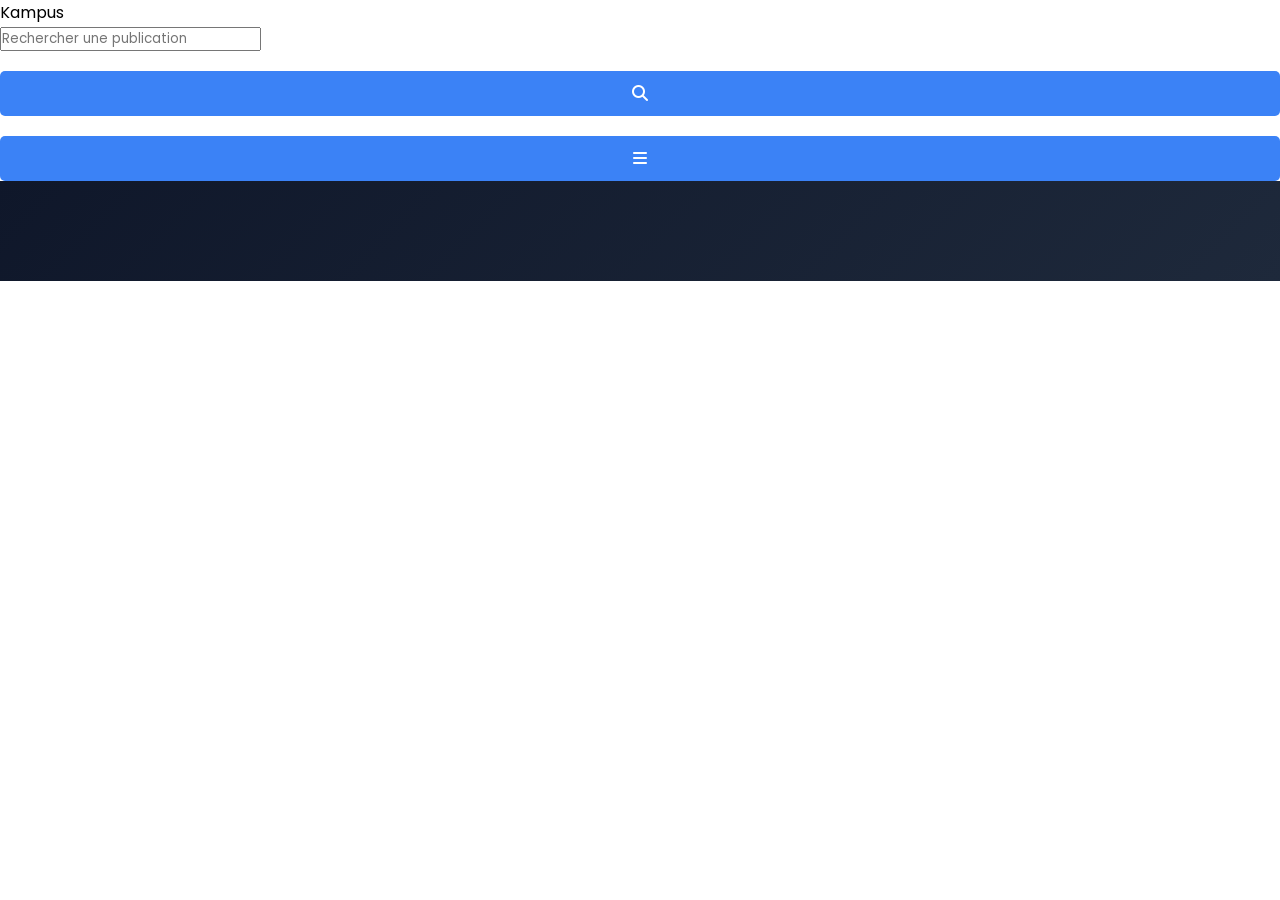
==== temp.html @ a72de547 "Début de la création du fil d'actualité dans temp.html" ====
<!DOCTYPE html> 
<html lang="fr">
    <head>
        <title>Kampus - Le Réseau Social pour Etudiants</title>
        <link rel="stylesheet" href="style.css">
        <script src="script.js" defer></script>
        <meta charset="utf-8"/>
        <!-- Polices -->
        <link rel="preconnect" href="https://fonts.googleapis.com">
        <link rel="preconnect" href="https://fonts.gstatic.com" crossorigin>
        <link href="https://fonts.googleapis.com/css2?family=Poppins:wght@300;400;600;700&family=Roboto:wght@300;400;500&display=swap" rel="stylesheet">
        <!-- Icônes -->
        <link rel="stylesheet" href="https://cdnjs.cloudflare.com/ajax/libs/font-awesome/6.4.0/css/all.min.css">
    </head>
    <body>
        <!-- Fils d'acualité -->
        <section id="fil_actualite"> 
            <div class = "baniere">
                <p>Kampus</p>
                <div class="contenaire_recherche">
                    <input type="text" placeholder="Rechercher une publication" id="barre_recherche">
                    <button id="btn_recherche" title="lancer la recherche"><i class="fa-solid fa-magnifying-glass"></i> </button>
                    <button id="btn_filtre_burger" title="Choisir un filtre"><i class="fa-solid fa-bars"></i></button>
                </div>
            </div>
            <div class="gauche">
                

            </div>
        </section>
    </body>
</html>
---- style.css ----
*
{
    margin : 0;
    padding : 0;
    box-sizing : border-box;
    font-family : 'Poppins', sans-serif;
    scroll-behavior : smooth;
}

html, body 
{
    height : 100%;
}

#page_accueil 
{
    display : flex;
    height : 100vh;
}

.gauche, .droite 
{
    flex : 1;
    display : flex;
    flex-direction : column;
    justify-content : center;
}

.gauche 
{
    background : linear-gradient(135deg, #0f172a, #1e293b);
    color : #f8f9fa;
    text-align : center;
    padding : 50px;
}

.droite 
{
    background : #f9fafb;
    padding : 50px;
}
/* Styles pour les lignes décoratives */
.ligne_claire
{
    width : 80px;
    height : 4px;   
    margin : 0 auto;
    margin-top : 10px;
    margin-bottom : 10px;
    border-radius : 2px;
    background : #3b82f6
}
.ligne_foncee
{
    width : 80px;
    height : 4px;   
    margin : 0 auto;
    margin-top : 10px;
    margin-bottom : 10px;
    border-radius : 2px;
    background : #1e40af;
}
/* Formulaire */

.formulaire_conteneur 
{
    width : 400px;
    margin : 0 auto;
    background : white;
    padding : 40px;
    border-radius : 20px;
    box-shadow : 0 10px 25px rgba(0, 0, 0, 0.1);
}
form
{
    display: none ;
    width: 100% ;
    flex-direction : column;
}
form.active
{
    display : flex;
}
form h1
{
    margin-bottom : 15px;
    font-size : 1.5rem;
    color : #1e293b;
    text-align : center;
}
label
{
    font-weight : bold;
    font-size : 14px;
    margin-bottom : 2px
}
.champs
{
    padding : 8px;
    border : 1px solid #ccc;
    border-radius : 5px;
    width : 100%;
    box-sizing : border-box;
    margin-top : 0px;
    margin-bottom : 10px;
}
#nom_prenom_conteneur
{
    display : flex;
    gap : 15px;
    width : 100%;
}
.groupe_champs
{
    flex : 1;
}
input[type="checkbox"]
{
    accent-color : #3b82f6;
}
#checkbox_conteneur
{
    display : flex;
    align-items : center;
    margin-top : 15px;
    gap : 10px;
}
#checkbox_conteneur label
{
    font-weight : normal;
    font-size : 14px;
    margin : 0;
}
#checkbox_conteneur input
{
    width : auto;
}
/* Edition de la photo de profil */
.photo_profil_conteneur
{
    display : flex;
    justify-content : center;
    margin : 5px 0 15px 0;
}
.photo_profil_prevu
{
    position : relative;
    width : 100px;
    height : 100px;
    border-radius : 50%;
    overflow : hidden;
    border : 3px solid #3b82f6;
    background : #e5e7eb;
}
.photo_profil_prevu img
{
    width : 100%;
    height : 100%;
    object-fit : cover;
}
.overlay_edition
{
    position : absolute;
    top : 0;
    left : 0;
    width : 100%;
    height : 100%;
    color : white;
    background : rgba(0, 0, 0, 0.5);
    display : flex;
    justify-content : center;
    align-items : center;
    font-size : 20px;
    cursor : pointer;
    opacity : 0;
    transition : opacity 0.3s ease; /* Animation de fondu */
}
.photo_profil_prevu:hover .overlay_edition
{
    opacity : 1; /* Affiche l'overlay au survol */
}
/* Boutons */
button
{
    background-color : #3b82f6;
    color : white;
    padding : 10px 20px;
    border : none;
    border-radius : 5px;
    cursor : pointer;
    font-family : 'Poppins', sans-serif;
    font-size : 16px;
    font-weight : bold;
    margin-top : 20px;
    width : 100%;
}
/* Bouton Switch */
.switch 
{
    display : flex;
    position:  relative; 
    background : #f3f4f6;
    padding : 4px;
    border-radius : 12px;
    margin-bottom : 10px;
    height : 50px;
    z-index : 1;
}

.switch button
{
    flex : 1;
    position : relative;
    z-index : 2;
    background : transparent; 
    color : #6b7280;
    border : none;
    margin : 0;
    cursor : pointer;
    transition : color 0.3s ease;
}

.switch button.active
{
    background : transparent;
    color : white;
}
/* Slider pour l'effet visuel du switch */
.slider 
{
    position : absolute;
    top : 4px;
    left : 4px;
    width : calc(50% - 4px); 
    height : calc(100% - 8px);
    background : #3b82f6;
    border-radius : 10px;
    transition : transform 0.3s cubic-bezier(0.4, 0, 0.2, 1);
    z-index : 1;
}
.switch.signup-active .slider 
{
    transform : translateX(100%);
}
.pop_up
{
    display : none;
    position : fixed;
    z-index : 1000;
    left : 0;
    top : 0;
    width : 100%;
    height : 100%;
    background : rgba(0, 0, 0, 0.5);
    backdrop-filter : blur(8px);
    justify-content : center;
    align-items : center;
}
.pop_up_contenu
{
    background-color : white;
    padding : 30px;
    border-radius : 15px;
    width : 90%;
    max-width : 400px;
    box-shadow : 0 10px 25px rgba(0,0,0,0.2);
    position : relative;
    animation : apparition 0.3s ease-out;
}
.pop_up_contenu h2
{
    text-align: center;
    margin-bottom : 5px;
}
.pop_up_contenu li
{
    margin-left: 20px;
}
.pop_up.active
{
    display : flex;
}
.pop_up.fond_disparition
{
    animation : fond_disparition 0.3s ease-out forwards;
}
.pop_up_contenu.en_fermeture
{
    animation : disparition 0.3s ease-out forwards;
}
/* Animations ouverture POP-UP */
@keyframes apparition 
{
    from 
    {
        opacity : 0;
        transform: scale(0.8);
    }
    to 
    {
        opacity : 1;
        transform: scale(1);
    }
}
/* Animations fermture POP-UP */
@keyframes fond_disparition 
{
    from 
    {
        background : rgba(0, 0, 0, 0.5); 
        backdrop-filter : blur(8px); 
    }       
    to 
    {
        background : rgba(0, 0, 0, 0); 
        backdrop-filter : blur(0px);    
    }
}
@keyframes disparition 
{
    from 
    {
        opacity : 1;
        transform: scale(1);
    }
    to 
    {
        opacity : 0;
        transform: scale(0.8);
    }
}
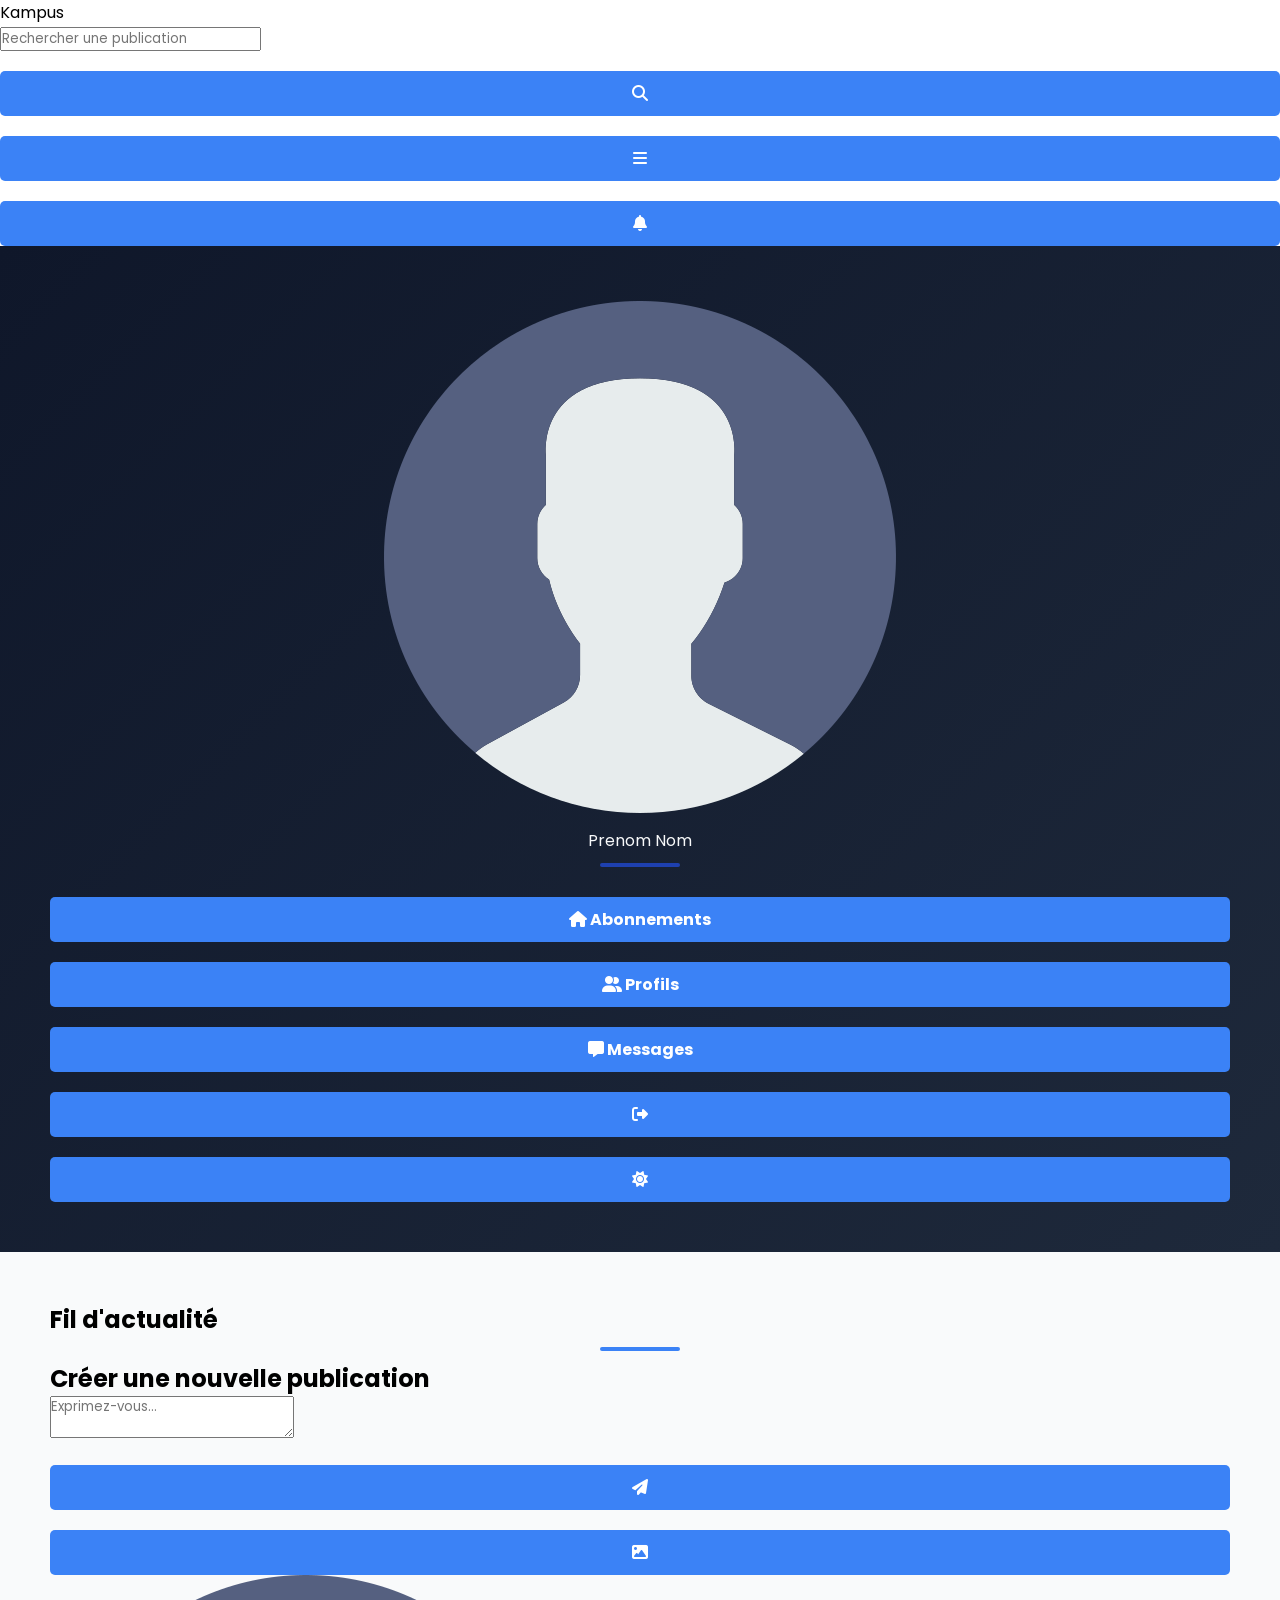
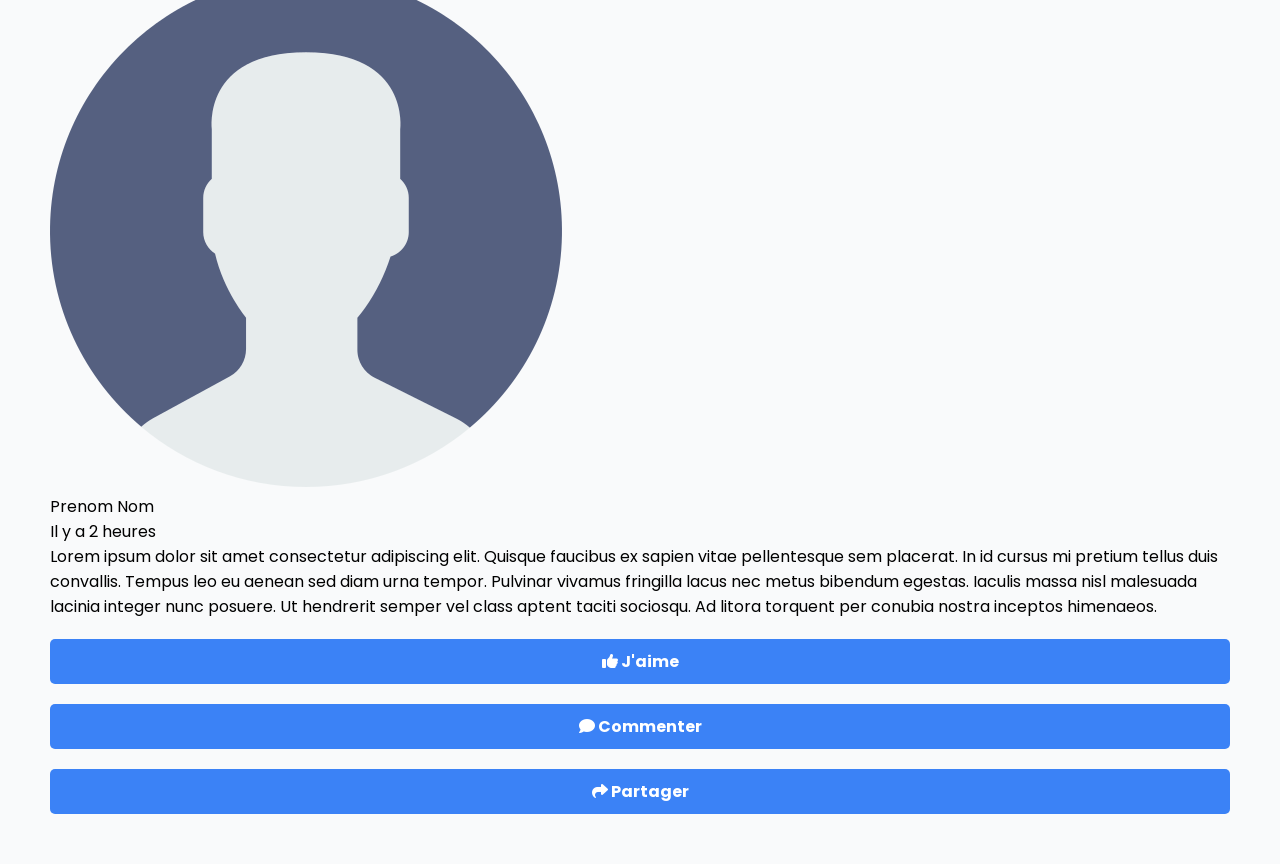
==== commit 7309fd4b: "Ajout des styles pour le fil d'actualité et mise à jour de la structure HTML avec le formulaire de p" ====
--- a/temp.html
+++ b/temp.html
@@ -21,12 +21,55 @@
                     <input type="text" placeholder="Rechercher une publication" id="barre_recherche">
                     <button id="btn_recherche" title="lancer la recherche"><i class="fa-solid fa-magnifying-glass"></i> </button>
                     <button id="btn_filtre_burger" title="Choisir un filtre"><i class="fa-solid fa-bars"></i></button>
+                    <button id="btn_notifications" title="Notifications"><i class="fa-solid fa-bell"></i></button>
                 </div>
             </div>
             <div class="gauche">
-                
+                <div class="photo_profil_conteneur">
+                    <img src="data/utilisateur.png" id="photo_profil_apercu" alt="Photo de profil"> <!-- Photo de profil à modifier en fonction de l'utilisateur -->
+                </div>
+                <div id="nom-prenom">Prenom Nom</div>   <!-- Nom et prénom à modifier en fonction de l'utilisateur -->
+                <div class="ligne_foncee"></div>
+                <div class="menu_lateral">
+                    <button class="btn_menu"><i class="fa-solid fa-house"></i> Abonnements</button>
+                    <button class="btn_menu"><i class="fa-solid fa-user-group"></i> Profils</button>
+                    <button class="btn_menu"><i class="fa-solid fa-message"></i> Messages</button>
+                    <button class="btn_icon" id="btn_deconnexion"><i class="fa-solid fa-right-from-bracket"></i> </button>
+                    <button class="btn_icon" id="btn_themes"><i class="fa-solid fa-solid fa-sun"></i></button>
+                </div>
+            </div>
+            <div class="droite">
+                <h1>Fil d'actualité</h1>
+                <div class="ligne_claire"></div>
+                <!-- Formulaire de publication -->
+                <div class="carte_publication">
+                    <h2>Créer une nouvelle publication</h2>
+                    <div class="publication_formulaire">
+                        <textarea placeholder="Exprimez-vous..." id="publication_texte"></textarea>
+                        <button class="btn_publication"id="btn_publier"><i class="fa-solid fa-paper-plane"></i> </button>
+                        <button class="btn_publication" id="btn_ajouter_image"><i class="fa-solid fa-image"></i> </button>
+                    </div>
+                </div>
+                    <div class="carte_publication">
+                        <div class="entete_publication">
+                            <img src="data/utilisateur.png" alt="Photo de profil" class="publication_photo_profil"> <!-- Photo de profil de l'auteur de la publication -->
+                            <div class="publication_auteur">Prenom Nom</div> <!-- Nom et prénom de l'auteur de la publication -->
+                            <div class="publication_date">Il y a 2 heures</div> <!-- Date de publication -->
+                        </div>
+                        <div class="publication_contenu">
+                            Lorem ipsum dolor sit amet consectetur adipiscing elit. Quisque faucibus ex sapien vitae pellentesque sem placerat. In id cursus mi pretium tellus duis convallis. 
+                            Tempus leo eu aenean sed diam urna tempor. Pulvinar vivamus fringilla lacus nec metus bibendum egestas. Iaculis massa nisl malesuada lacinia integer nunc posuere. 
+                            Ut hendrerit semper vel class aptent taciti sociosqu. Ad litora torquent per conubia nostra inceptos himenaeos.
+                        </div>
+                    
+                        <div class="publication_actions">
+                            <button><i class="fa-solid fa-thumbs-up"></i> J'aime</button>
+                            <button><i class="fa-solid fa-comment"></i> Commenter</button>
+                            <button><i class="fa-solid fa-share"></i> Partager</button>
+                        </div>
+                    </div>
+                </div>
 
-            </div>
         </section>
     </body>
 </html>
--- a/style.css
+++ b/style.css
@@ -242,6 +242,15 @@
 {
     transform : translateX(100%);
 }
+/* Styles pour le fils d'actualités */
+.fil_actualites
+{
+    display : flex;
+    flex-direction : column;
+    gap : 20px;
+    margin-top : 20px;
+}
+/* Styles pour la pop-up */
 .pop_up
 {
     display : none;
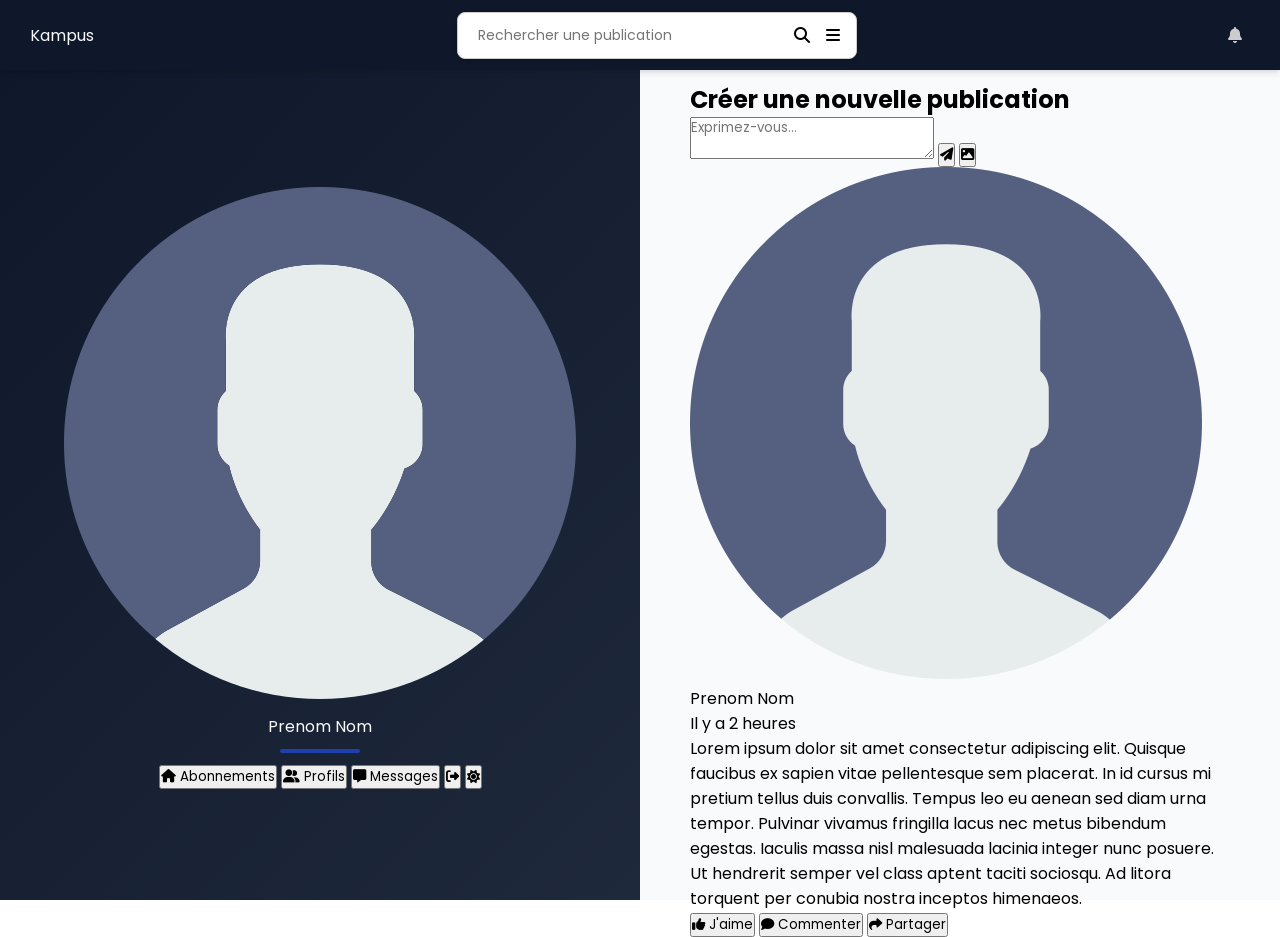
==== commit 455ab79b: "Création de style et amélioration de la structure de la page fil d'attente" ====
--- a/temp.html
+++ b/temp.html
@@ -5,56 +5,59 @@
         <link rel="stylesheet" href="style.css">
         <script src="script.js" defer></script>
         <meta charset="utf-8"/>
-        <!-- Polices -->
         <link rel="preconnect" href="https://fonts.googleapis.com">
         <link rel="preconnect" href="https://fonts.gstatic.com" crossorigin>
         <link href="https://fonts.googleapis.com/css2?family=Poppins:wght@300;400;600;700&family=Roboto:wght@300;400;500&display=swap" rel="stylesheet">
-        <!-- Icônes -->
         <link rel="stylesheet" href="https://cdnjs.cloudflare.com/ajax/libs/font-awesome/6.4.0/css/all.min.css">
     </head>
     <body>
-        <!-- Fils d'acualité -->
-        <section id="fil_actualite"> 
-            <div class = "baniere">
+        <section id="page_fil_actualite"> 
+            
+            <div class="baniere">
                 <p>Kampus</p>
                 <div class="contenaire_recherche">
                     <input type="text" placeholder="Rechercher une publication" id="barre_recherche">
                     <button id="btn_recherche" title="lancer la recherche"><i class="fa-solid fa-magnifying-glass"></i> </button>
                     <button id="btn_filtre_burger" title="Choisir un filtre"><i class="fa-solid fa-bars"></i></button>
-                    <button id="btn_notifications" title="Notifications"><i class="fa-solid fa-bell"></i></button>
                 </div>
+                <button id="btn_notifications" title="Notifications"><i class="fa-solid fa-bell"></i></button>
             </div>
-            <div class="gauche">
-                <div class="photo_profil_conteneur">
-                    <img src="data/utilisateur.png" id="photo_profil_apercu" alt="Photo de profil"> <!-- Photo de profil à modifier en fonction de l'utilisateur -->
-                </div>
-                <div id="nom-prenom">Prenom Nom</div>   <!-- Nom et prénom à modifier en fonction de l'utilisateur -->
-                <div class="ligne_foncee"></div>
-                <div class="menu_lateral">
-                    <button class="btn_menu"><i class="fa-solid fa-house"></i> Abonnements</button>
-                    <button class="btn_menu"><i class="fa-solid fa-user-group"></i> Profils</button>
-                    <button class="btn_menu"><i class="fa-solid fa-message"></i> Messages</button>
-                    <button class="btn_icon" id="btn_deconnexion"><i class="fa-solid fa-right-from-bracket"></i> </button>
-                    <button class="btn_icon" id="btn_themes"><i class="fa-solid fa-solid fa-sun"></i></button>
-                </div>
-            </div>
-            <div class="droite">
-                <h1>Fil d'actualité</h1>
-                <div class="ligne_claire"></div>
-                <!-- Formulaire de publication -->
-                <div class="carte_publication">
-                    <h2>Créer une nouvelle publication</h2>
-                    <div class="publication_formulaire">
-                        <textarea placeholder="Exprimez-vous..." id="publication_texte"></textarea>
-                        <button class="btn_publication"id="btn_publier"><i class="fa-solid fa-paper-plane"></i> </button>
-                        <button class="btn_publication" id="btn_ajouter_image"><i class="fa-solid fa-image"></i> </button>
+
+            <section id="fils_actualite">
+                
+                <div class="gauche">
+                    <div class="photo_profil_conteneur">
+                        <img src="data/utilisateur.png" id="photo_profil_apercu" alt="Photo de profil">
+                    </div>
+                    <div id="nom-prenom">Prenom Nom</div>
+                    <div class="ligne_foncee"></div>
+                    <div class="menu_lateral">
+                        <button class="btn_menu"><i class="fa-solid fa-house"></i> Abonnements</button>
+                        <button class="btn_menu"><i class="fa-solid fa-user-group"></i> Profils</button>
+                        <button class="btn_menu"><i class="fa-solid fa-message"></i> Messages</button>
+                        <button class="btn_icon" id="btn_deconnexion"><i class="fa-solid fa-right-from-bracket"></i></button>
+                        <button class="btn_icon" id="btn_themes"><i class="fa-solid fa-sun"></i></button>
                     </div>
                 </div>
+
+                <div class="droite">
+                    <h1>Fil d'actualité</h1>
+                    <div class="ligne_claire"></div>
+                    
+                    <div class="carte_publication">
+                        <h2>Créer une nouvelle publication</h2>
+                        <div class="publication_formulaire">
+                            <textarea placeholder="Exprimez-vous..." id="publication_texte"></textarea>
+                            <button class="btn_publication" id="btn_publier"><i class="fa-solid fa-paper-plane"></i></button>
+                            <button class="btn_publication" id="btn_ajouter_image"><i class="fa-solid fa-image"></i></button>
+                        </div>
+                    </div>
+
                     <div class="carte_publication">
                         <div class="entete_publication">
-                            <img src="data/utilisateur.png" alt="Photo de profil" class="publication_photo_profil"> <!-- Photo de profil de l'auteur de la publication -->
-                            <div class="publication_auteur">Prenom Nom</div> <!-- Nom et prénom de l'auteur de la publication -->
-                            <div class="publication_date">Il y a 2 heures</div> <!-- Date de publication -->
+                            <img src="data/utilisateur.png" alt="Photo de profil" class="publication_photo_profil">
+                            <div class="publication_auteur">Prenom Nom</div>
+                            <div class="publication_date">Il y a 2 heures</div>
                         </div>
                         <div class="publication_contenu">
                             Lorem ipsum dolor sit amet consectetur adipiscing elit. Quisque faucibus ex sapien vitae pellentesque sem placerat. In id cursus mi pretium tellus duis convallis. 
@@ -68,8 +71,8 @@
                             <button><i class="fa-solid fa-share"></i> Partager</button>
                         </div>
                     </div>
-                </div>
-
-        </section>
+                </div> 
+            </section> 
+        </section> 
     </body>
 </html>
--- a/style.css
+++ b/style.css
@@ -12,10 +12,17 @@
     height : 100%;
 }
 
-#page_accueil 
+#page_accueil
 {
     display : flex;
     height : 100vh;
+}
+
+#fils_actualite
+{
+    display: flex;
+    height: calc(100vh - 70px); /* Prend tout l'écran moins la hauteur de la bannière */
+    width: 100%;
 }
 
 .gauche, .droite 
@@ -60,7 +67,7 @@
     border-radius : 2px;
     background : #1e40af;
 }
-/* Formulaire */
+/* FORMULAIRE */
 
 .formulaire_conteneur 
 {
@@ -179,8 +186,8 @@
 {
     opacity : 1; /* Affiche l'overlay au survol */
 }
-/* Boutons */
-button
+/* BOUTONS */
+.button_defaut
 {
     background-color : #3b82f6;
     color : white;
@@ -242,15 +249,79 @@
 {
     transform : translateX(100%);
 }
-/* Styles pour le fils d'actualités */
-.fil_actualites
-{
-    display : flex;
-    flex-direction : column;
-    gap : 20px;
-    margin-top : 20px;
-}
-/* Styles pour la pop-up */
+/* STYLES POUR LA BANIÈRE */
+/*Banière*/
+.baniere
+{
+    background-color : #0f172a;
+    color : #f8f9fa;
+    box-shadow: 0 4px 6px -1px rgba(0, 0, 0, 0.1), 0 2px 4px -1px rgba(0, 0, 0, 0.06);
+    height: 70px;
+    display: flex;
+    align-items: center;
+    justify-content: space-between;
+    position: sticky;
+    top: 0;
+    z-index: 1000;
+    padding-left: 30px;
+    padding-right: 30px;
+}
+.contenaire_recherche
+{
+    display: inline-flex;
+    align-items: center;
+    background-color: #ffffff; 
+    border: 1px solid #ccc;
+    border-radius: 8px;
+    overflow: hidden; 
+    padding: 4px 8px; 
+    width: 100%;
+    max-width: 400px; 
+    box-shadow: 0 2px 4px rgba(0, 0, 0, 0.1); 
+}
+
+.baniere button
+{
+    border: none;
+    background: transparent;
+    padding: 8px;
+    cursor: pointer;
+    font-size: 16px;
+    display: flex;
+    align-items: center;
+    transition: color 0.2s, background-color 0.2s;
+    border-radius: 4px;
+}
+.baniere contenaire_recherche button
+{
+    color: #161616;
+}
+.baniere #btn_notifications
+{
+    color:#ccc
+}
+
+#barre_recherche
+{
+    border: none;
+    outline: none;
+    background: transparent;
+    padding: 8px 12px;
+    flex-grow: 1;
+    font-size: 14px;
+    width: 100%;
+    color: #333;
+}
+/*Effet de survol pour les boutons de la banière*/
+.baniere button:hover
+{
+    color: #1e40af;
+    background-color: rgba(59, 130, 246, 0.1);
+}
+/* STYLES POUR LA BARRE LATERALE GAUCHE (File d'actualité) */
+#fils_actualite 
+
+/* STYLES POUR LA POP-UP */
 .pop_up
 {
     display : none;
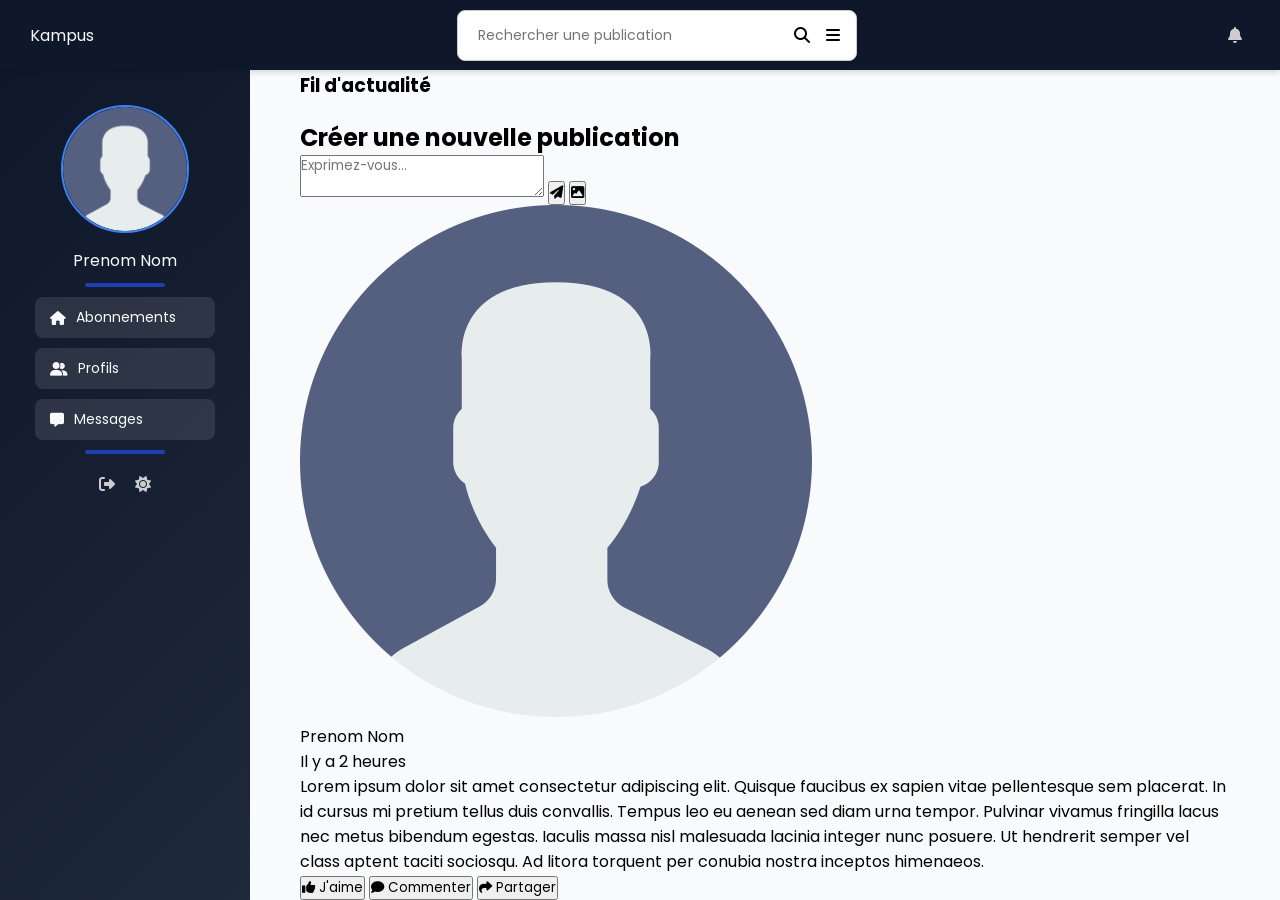
==== commit c72fb37b: "Mise à jour des styles et de la structure HTML pour améliorer l'affichage des formulaires et des élé" ====
--- a/temp.html
+++ b/temp.html
@@ -27,14 +27,17 @@
                 
                 <div class="gauche">
                     <div class="photo_profil_conteneur">
-                        <img src="data/utilisateur.png" id="photo_profil_apercu" alt="Photo de profil">
+                        <img src="data/utilisateur.png" class="photo_profil" alt="Photo de profil">
                     </div>
                     <div id="nom-prenom">Prenom Nom</div>
                     <div class="ligne_foncee"></div>
-                    <div class="menu_lateral">
+                    <div id="menu_lateral_principal">
                         <button class="btn_menu"><i class="fa-solid fa-house"></i> Abonnements</button>
                         <button class="btn_menu"><i class="fa-solid fa-user-group"></i> Profils</button>
                         <button class="btn_menu"><i class="fa-solid fa-message"></i> Messages</button>
+                    </div>
+                    <div class="ligne_foncee"></div>
+                    <div id="menu_lateral_secondaire">
                         <button class="btn_icon" id="btn_deconnexion"><i class="fa-solid fa-right-from-bracket"></i></button>
                         <button class="btn_icon" id="btn_themes"><i class="fa-solid fa-sun"></i></button>
                     </div>
--- a/style.css
+++ b/style.css
@@ -280,26 +280,6 @@
     box-shadow: 0 2px 4px rgba(0, 0, 0, 0.1); 
 }
 
-.baniere button
-{
-    border: none;
-    background: transparent;
-    padding: 8px;
-    cursor: pointer;
-    font-size: 16px;
-    display: flex;
-    align-items: center;
-    transition: color 0.2s, background-color 0.2s;
-    border-radius: 4px;
-}
-.baniere contenaire_recherche button
-{
-    color: #161616;
-}
-.baniere #btn_notifications
-{
-    color:#ccc
-}
 
 #barre_recherche
 {
@@ -318,8 +298,77 @@
     color: #1e40af;
     background-color: rgba(59, 130, 246, 0.1);
 }
+/* STYLE EN COMMENT ENTRE BARRE LATERALE ET NAVIGATION */
+.baniere button, #menu_lateral_secondaire button
+{
+    border: none;
+    background: transparent;
+    padding: 8px;
+    cursor: pointer;
+    font-size: 16px;
+    align-items: center;
+    transition: color 0.2s, background-color 0.2s;
+    border-radius: 4px;
+}
+.baniere contenaire_recherche button
+{
+    color: #161616;
+}
+.baniere #btn_notifications, #menu_lateral_secondaire button
+{
+    color:#cccccc
+}
 /* STYLES POUR LA BARRE LATERALE GAUCHE (File d'actualité) */
-#fils_actualite 
+#fils_actualite .gauche
+{
+    flex: 0 0 250px; 
+    padding: 30px 20px; 
+    display: flex;
+    flex-direction: column;
+    align-items: center; 
+    justify-content: flex-start; 
+}
+
+/* Image de profils gauche*/
+#fils_actualite .gauche .photo_profil
+{
+    width: 128px;
+    height: 128px;
+    border-radius: 50%;
+    object-fit: cover;
+    border: 2px solid #3b82f6;
+}
+/* Apparence du menu de la barre latérale */
+#menu_lateral_principal
+{
+    display : flex;
+    flex-direction: column;
+    gap: 10px;
+    width: 100%;
+    max-width: 180px;
+    align-items: center;
+}
+/* Apparence des boutons classique */
+#menu_lateral_principal  .btn_menu
+{
+    width: 100%;
+    padding: 10px 15px;
+    border: none;
+    border-radius: 8px;
+    background: #ffffff1a; 
+    color: #f8f9fa;
+    font-size: 14px;
+    cursor: pointer;
+    text-align: left; 
+    display: flex;
+    align-items: center;
+    gap: 10px;
+    transition: background 0.2s ease;
+}
+/* Apparence des boutons avec icon uniqument */
+{
+    color:#cccccc
+}
 
 /* STYLES POUR LA POP-UP */
 .pop_up
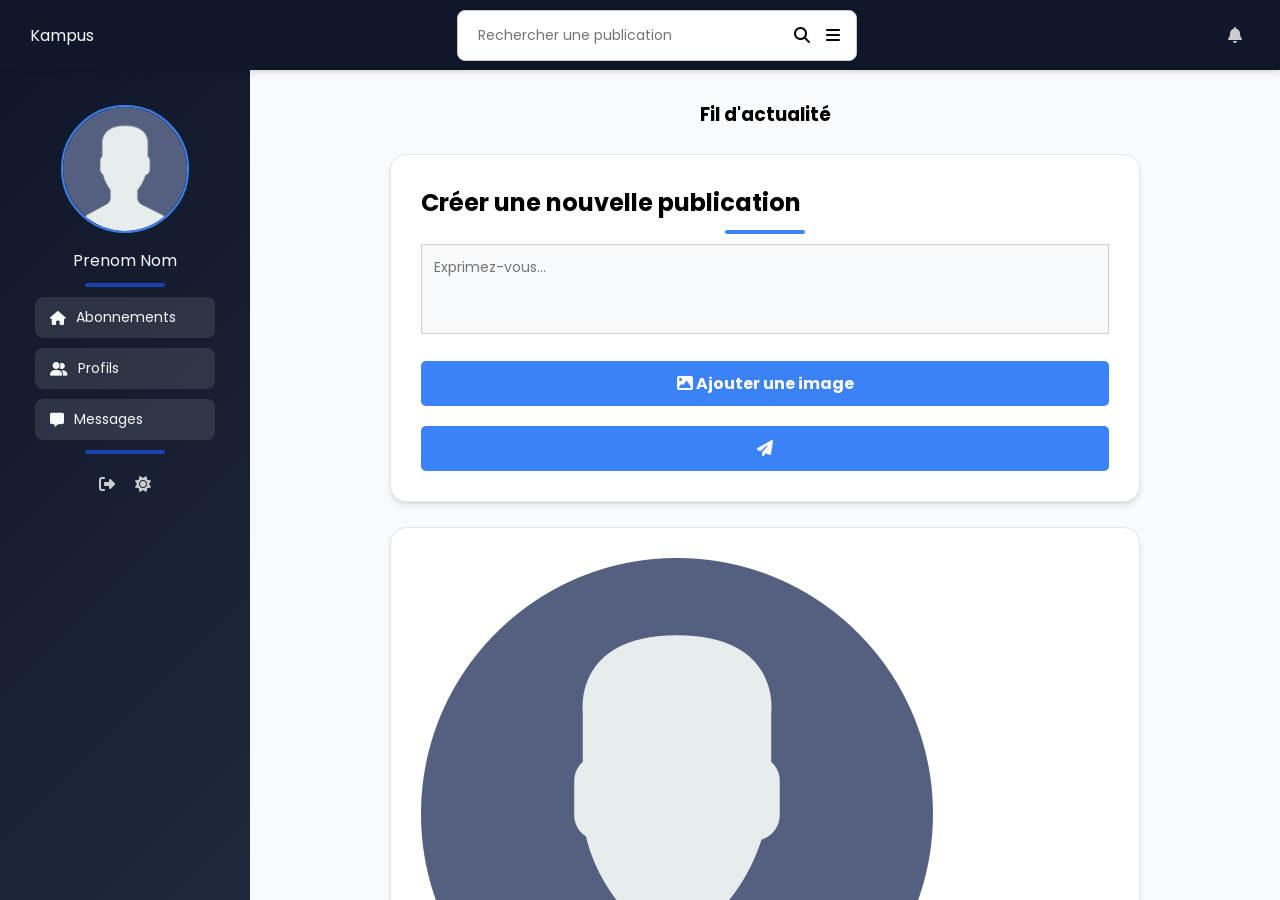
==== commit 617a72aa: "Ajout de styles pour la section d'actualité et amélioration du formulaire de création de publication" ====
--- a/temp.html
+++ b/temp.html
@@ -45,14 +45,17 @@
 
                 <div class="droite">
                     <h1>Fil d'actualité</h1>
-                    <div class="ligne_claire"></div>
-                    
+
                     <div class="carte_publication">
                         <h2>Créer une nouvelle publication</h2>
+                        <div class="ligne_claire">  </div>
                         <div class="publication_formulaire">
                             <textarea placeholder="Exprimez-vous..." id="publication_texte"></textarea>
-                            <button class="btn_publication" id="btn_publier"><i class="fa-solid fa-paper-plane"></i></button>
-                            <button class="btn_publication" id="btn_ajouter_image"><i class="fa-solid fa-image"></i></button>
+                            <div id="apercu_image"></div>
+                            <div id="bouton_publication">
+                                <button class="button_defaut" class="btn_publication" id="btn_ajouter_image"><i class="fa-solid fa-image"></i> Ajouter une image</button>
+                                <button class="button_defaut" class="btn_publication" id="btn_publier"><i class="fa-solid fa-paper-plane"></i></button>
+                            </div>
                         </div>
                     </div>
 
--- a/style.css
+++ b/style.css
@@ -10,6 +10,7 @@
 html, body 
 {
     height : 100%;
+    background : #f9fafb;
 }
 
 #page_accueil
@@ -43,7 +44,6 @@
 
 .droite 
 {
-    background : #f9fafb;
     padding : 50px;
 }
 /* Styles pour les lignes décoratives */
@@ -365,9 +365,58 @@
     gap: 10px;
     transition: background 0.2s ease;
 }
-/* Apparence des boutons avec icon uniqument */
-{
-    color:#cccccc
+/* STYLE DE LA SECTION DROITE GENERALE */
+#fils_actualite .droite
+{
+    flex: 1;
+    padding : 30px;
+    overflow-y: auto;
+    display:flex;
+    flex-direction: column;
+    align-items: center;
+    gap : 25px;
+    justify-content: flex-start;
+}
+#fils_actualite .droite, .carte_publication
+{
+    width: 750px;
+}
+
+/* Cartes des fils d'actualité */
+.carte_publication
+{
+    background: #ffffff;
+    border-radius: 16px;
+    padding: 30px;
+    box-shadow: 0 4px 6px -1px rgba(0, 0, 0, 0.1), 0 2px 4px -1px rgba(0, 0, 0, 0.06);
+    transition: transform 0.3s ease, box-shadow 0.3s ease;
+    border: 1px solid #e2e8f0;
+}
+/* FORMULAIRE DE CREATION DE PUBLICATION */
+.publication_fromulaire
+{
+    display: flex;
+    flex-direction: column;
+    gap: 12px;
+    margin-top: 15px;
+}
+/* Style pour la zone de saisie */
+#publication_texte
+{
+    width: 100%;
+    height: 90px;
+    padding: 12px;
+    border : 1px solid #cdcdcd;
+    resize: none;
+    font-size: 14px;
+    outline: none;
+    background-color: #f8f9fa;
+    transition: border-color 0.2s;
+}
+#publication_texte:focus
+{
+    border-color: #3b82f6;
+    background-color: white;
 }
 
 /* STYLES POUR LA POP-UP */
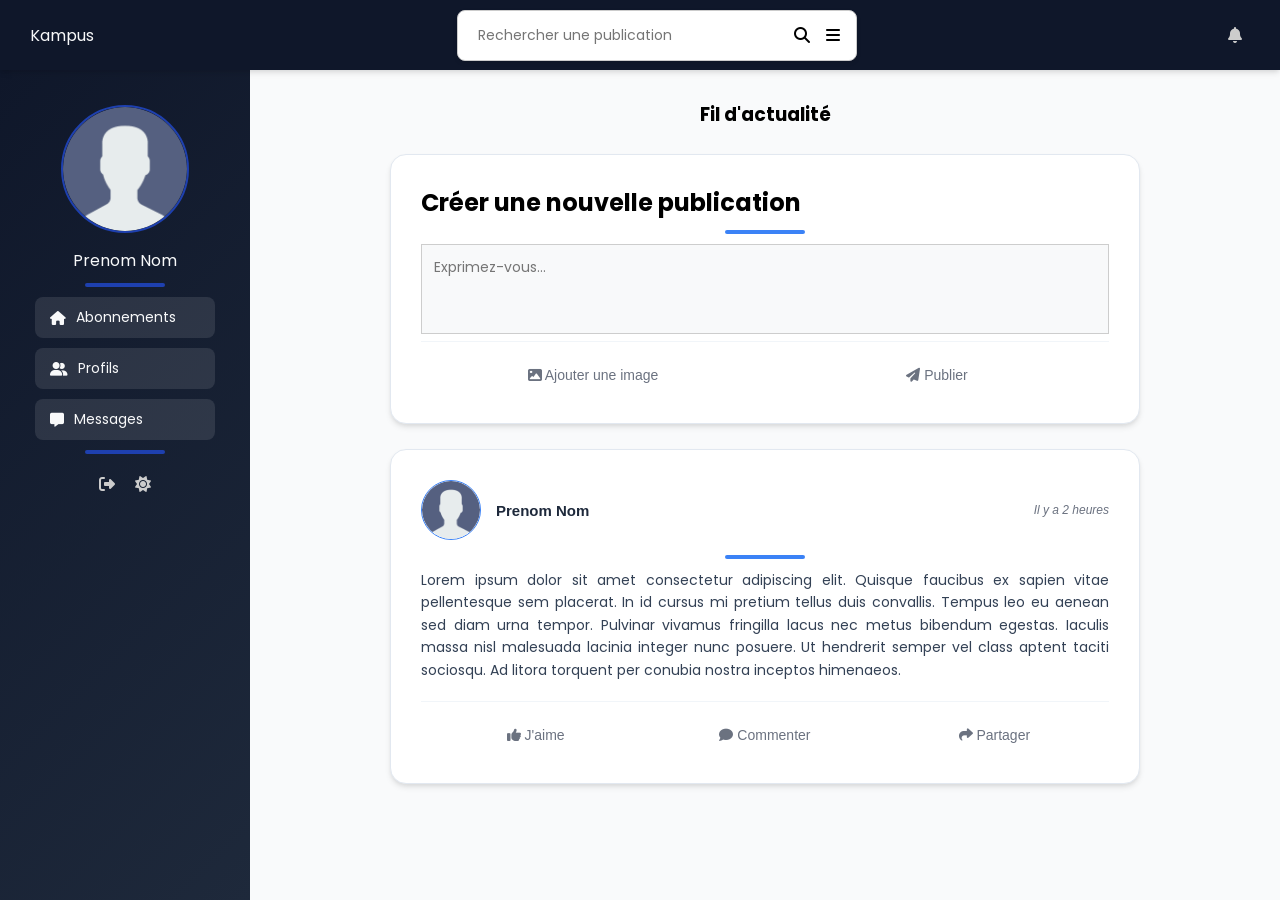
==== commit b5f8f609: "Mise à jour des styles pour les publications et amélioration de la structure HTML du formulaire de p" ====
--- a/temp.html
+++ b/temp.html
@@ -52,19 +52,20 @@
                         <div class="publication_formulaire">
                             <textarea placeholder="Exprimez-vous..." id="publication_texte"></textarea>
                             <div id="apercu_image"></div>
-                            <div id="bouton_publication">
-                                <button class="button_defaut" class="btn_publication" id="btn_ajouter_image"><i class="fa-solid fa-image"></i> Ajouter une image</button>
-                                <button class="button_defaut" class="btn_publication" id="btn_publier"><i class="fa-solid fa-paper-plane"></i></button>
+                            <div class="publication_actions">
+                                <button id="btn_ajouter_image"><i class="fa-solid fa-image"></i> Ajouter une image</button>
+                                <button id="btn_publier"><i class="fa-solid fa-paper-plane"></i> Publier</button>
                             </div>
                         </div>
                     </div>
 
                     <div class="carte_publication">
                         <div class="entete_publication">
-                            <img src="data/utilisateur.png" alt="Photo de profil" class="publication_photo_profil">
+                            <img src="data/utilisateur.png" alt="Votre photo de profil" class="publication_photo_profil">
                             <div class="publication_auteur">Prenom Nom</div>
                             <div class="publication_date">Il y a 2 heures</div>
                         </div>
+                        <div class="ligne_claire"></div>
                         <div class="publication_contenu">
                             Lorem ipsum dolor sit amet consectetur adipiscing elit. Quisque faucibus ex sapien vitae pellentesque sem placerat. In id cursus mi pretium tellus duis convallis. 
                             Tempus leo eu aenean sed diam urna tempor. Pulvinar vivamus fringilla lacus nec metus bibendum egestas. Iaculis massa nisl malesuada lacinia integer nunc posuere. 
--- a/style.css
+++ b/style.css
@@ -336,7 +336,7 @@
     height: 128px;
     border-radius: 50%;
     object-fit: cover;
-    border: 2px solid #3b82f6;
+    border: 2px solid #1e40af;
 }
 /* Apparence du menu de la barre latérale */
 #menu_lateral_principal
@@ -419,6 +419,80 @@
     background-color: white;
 }
 
+/* AFFICHAGE D'UNE PUBLICATION */
+/* Sytle de l'entête de la publication */
+.entete_publication
+{
+    display: flex;
+    align-items: center;
+    gap: 15px;
+    margin-bottom: 15px
+}
+.publication_photo_profil
+{
+    width: 60px;
+    height: 60px;
+    border-radius: 50%;
+    object-fit: cover;
+    border: 1px solid #3b82f6
+}
+.publication_auteur
+{
+    font-weight: 600;
+    color: #1e293b;
+    font-size: 15px;
+    font-style: bold;
+}
+.publication_date
+{
+    font-size: 12px;
+    color: #6b7280;
+    margin-left : auto;
+    font-style: italic
+}
+/* Style de la publication */
+.publication_contenu
+{
+    font-size: 14px;
+    color: #334155;
+    line-height: 1.6;
+    margin-bottom: 20px;
+    text-align: justify
+}
+/* Zone des boutons */
+.publication_actions
+{
+    display: flex;
+    justify-content: space-between;
+    border-top: 1px solid #f1f5f9;
+    padding-top: 15px
+}
+.publication_actions button
+{
+    flex: 1;
+    background: transparent;
+    border: none;
+    padding: 10px;
+    color: #6b7280;
+    font-size: 14px;
+    font-weight: 500;
+    cursor: pointer;
+    border-radius: 8px;
+    display flex;
+    align-items:center;
+    justify-content: center;
+    gap: 8px;
+    transition: background-color 0.2s ease, color 0.2s ease;
+}
+.publucation_actions button:hover
+{
+    background: #f1f5f9;
+    color: #3b82f6;
+}
+.publication_actions button:first-child:hover
+{
+    color: #3b82f6;
+}
 /* STYLES POUR LA POP-UP */
 .pop_up
 {
